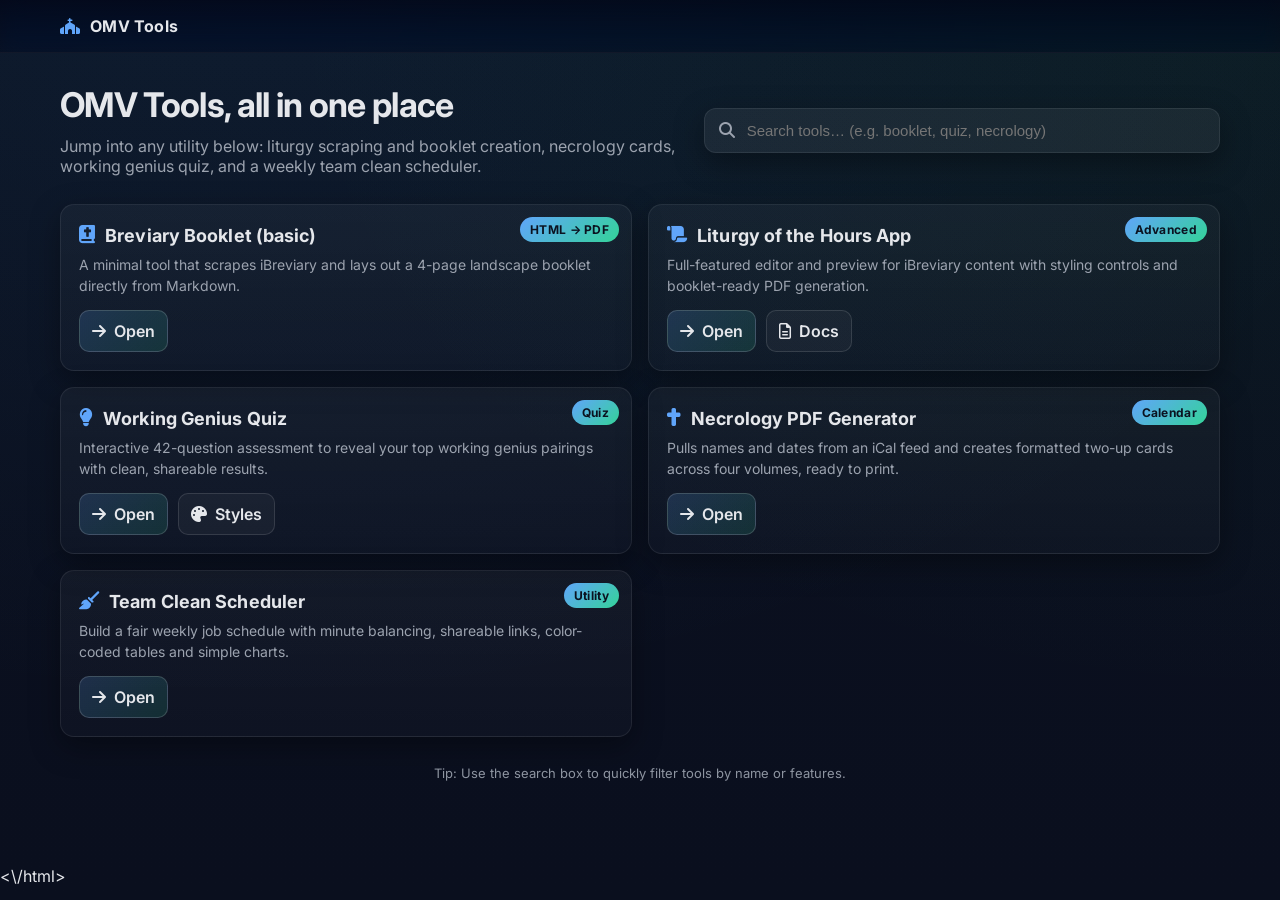
==== index.html @ 2f0459c7 "index" ====
<!DOCTYPE html>
<html lang="en">
<head>
  <meta charset="UTF-8">
  <meta name="viewport" content="width=device-width, initial-scale=1.0">
  <title>OMV Tools</title>
  <link rel="preconnect" href="https://fonts.googleapis.com">
  <link rel="preconnect" href="https://fonts.gstatic.com" crossorigin>
  <link href="https://fonts.googleapis.com/css2?family=Inter:wght@400;500;600;700&display=swap" rel="stylesheet">
  <link rel="stylesheet" href="https://cdnjs.cloudflare.com/ajax/libs/font-awesome/6.5.2/css/all.min.css">
  <style>
    :root {
      --bg: #0f172a;
      --bg-soft: #111827;
      --card: #0b1220;
      --text: #e5e7eb;
      --muted: #9ca3af;
      --brand: #60a5fa;
      --brand-2: #34d399;
      --ring: rgba(96,165,250,0.5);
      --shadow: 0 10px 30px rgba(0,0,0,0.35);
      --radius: 14px;
    }

    * { box-sizing: border-box; }

    html, body {
      height: 100%;
    }

    body {
      margin: 0;
      font-family: 'Inter', system-ui, -apple-system, Segoe UI, Roboto, Helvetica, Arial, 'Apple Color Emoji', 'Segoe UI Emoji';
      color: var(--text);
      background: radial-gradient(1200px 800px at 20% -10%, rgba(56,189,248,0.08), transparent),
                 radial-gradient(1000px 700px at 100% 0%, rgba(34,197,94,0.07), transparent),
                 linear-gradient(180deg, #0b1020 0%, #0a0f1e 100%);
    }

    .nav {
      position: sticky;
      top: 0;
      z-index: 10;
      backdrop-filter: saturate(160%) blur(10px);
      background: linear-gradient(180deg, rgba(2,6,23,0.8), rgba(2,6,23,0.4));
      border-bottom: 1px solid rgba(255,255,255,0.06);
    }
    .nav-inner {
      max-width: 1200px;
      margin: 0 auto;
      padding: 16px 20px;
      display: flex;
      align-items: center;
      gap: 14px;
    }
    .brand {
      display: inline-flex;
      align-items: center;
      gap: 10px;
      font-weight: 700;
      letter-spacing: 0.2px;
    }
    .brand i { color: var(--brand); }

    .main {
      max-width: 1200px;
      margin: 32px auto;
      padding: 0 20px 40px;
    }

    .hero {
      display: grid;
      grid-template-columns: 1.2fr 1fr;
      gap: 24px;
      align-items: center;
      margin-bottom: 28px;
    }
    .hero h1 {
      margin: 0 0 10px 0;
      font-size: 34px;
      line-height: 1.2;
      letter-spacing: -0.02em;
    }
    .hero p { color: var(--muted); margin: 0; }

    .search {
      display: flex;
      align-items: center;
      gap: 10px;
      background: rgba(255,255,255,0.06);
      border: 1px solid rgba(255,255,255,0.08);
      border-radius: 12px;
      padding: 12px 14px;
      box-shadow: var(--shadow);
    }
    .search i { color: var(--muted); }
    .search input {
      flex: 1;
      background: transparent;
      border: 0;
      outline: none;
      color: var(--text);
      font-size: 15px;
    }

    .grid {
      display: grid;
      grid-template-columns: repeat(12, 1fr);
      gap: 16px;
    }
    .card {
      grid-column: span 6;
      background: linear-gradient(180deg, rgba(255,255,255,0.04), rgba(255,255,255,0.02));
      border: 1px solid rgba(255,255,255,0.08);
      border-radius: var(--radius);
      padding: 18px;
      position: relative;
      overflow: hidden;
      transition: transform .18s ease, border-color .18s ease, background .18s ease;
      box-shadow: var(--shadow);
    }
    .card:hover {
      transform: translateY(-2px);
      border-color: rgba(96,165,250,0.35);
      background: linear-gradient(180deg, rgba(96,165,250,0.08), rgba(255,255,255,0.02));
    }
    .card .pill {
      position: absolute;
      top: 12px;
      right: 12px;
      font-size: 12px;
      color: #0b1220;
      background: linear-gradient(135deg, var(--brand), var(--brand-2));
      padding: 5px 10px;
      border-radius: 999px;
      font-weight: 700;
      letter-spacing: .3px;
    }
    .card h3 {
      margin: 2px 0 8px 0;
      font-size: 18px;
      letter-spacing: .1px;
      display: flex;
      align-items: center;
      gap: 10px;
    }
    .card h3 i { color: var(--brand); }
    .card p {
      margin: 0 0 14px 0;
      color: var(--muted);
      font-size: 14px;
      line-height: 1.5;
      min-height: 40px;
    }
    .actions { display: flex; gap: 10px; flex-wrap: wrap; }
    .btn {
      display: inline-flex;
      align-items: center;
      gap: 8px;
      padding: 10px 12px;
      border-radius: 10px;
      border: 1px solid rgba(255,255,255,0.12);
      color: var(--text);
      text-decoration: none;
      font-weight: 600;
      background: rgba(255,255,255,0.04);
      transition: background .15s ease, border-color .15s ease, transform .15s ease;
    }
    .btn:hover { background: rgba(96,165,250,0.12); border-color: var(--ring); transform: translateY(-1px); }
    .btn.primary { background: linear-gradient(135deg, rgba(96,165,250,0.18), rgba(52,211,153,0.14)); border-color: rgba(255,255,255,0.16); }

    .footer {
      margin-top: 28px;
      color: var(--muted);
      font-size: 13px;
      text-align: center;
      opacity: .9;
    }

    @media (max-width: 900px) {
      .hero { grid-template-columns: 1fr; gap: 12px; }
      .card { grid-column: span 12; }
    }
  </style>
</head>
<body>
  <header class="nav">
    <div class="nav-inner">
      <div class="brand"><i class="fa-solid fa-church"></i> OMV Tools</div>
    </div>
  </header>

  <main class="main">
    <section class="hero">
      <div>
        <h1>OMV Tools, all in one place</h1>
        <p>Jump into any utility below: liturgy scraping and booklet creation, necrology cards, working genius quiz, and a weekly team clean scheduler.</p>
      </div>
      <div class="search">
        <i class="fa-solid fa-magnifying-glass"></i>
        <input id="toolSearch" type="search" placeholder="Search tools… (e.g. booklet, quiz, necrology)" aria-label="Search tools">
      </div>
    </section>

    <section class="grid" id="toolGrid">
      <article class="card" data-keywords="breviary scraper markdown booklet vesper vespers">
        <span class="pill">HTML → PDF</span>
        <h3><i class="fa-solid fa-book-bible"></i> Breviary Booklet (basic)</h3>
        <p>A minimal tool that scrapes iBreviary and lays out a 4-page landscape booklet directly from Markdown.</p>
        <div class="actions">
          <a class="btn primary" href="brevary.html"><i class="fa-solid fa-arrow-right"></i> Open</a>
        </div>
      </article>

      <article class="card" data-keywords="liturgy hours editor booklet code mirror styling options html2canvas jspdf">
        <span class="pill">Advanced</span>
        <h3><i class="fa-solid fa-scroll"></i> Liturgy of the Hours App</h3>
        <p>Full-featured editor and preview for iBreviary content with styling controls and booklet-ready PDF generation.</p>
        <div class="actions">
          <a class="btn primary" href="liturgy-app.html"><i class="fa-solid fa-arrow-right"></i> Open</a>
          <a class="btn" href="README.md" target="_blank" rel="noopener"><i class="fa-regular fa-file-lines"></i> Docs</a>
        </div>
      </article>

      <article class="card" data-keywords="genius working assessment quiz personality results">
        <span class="pill">Quiz</span>
        <h3><i class="fa-solid fa-lightbulb"></i> Working Genius Quiz</h3>
        <p>Interactive 42-question assessment to reveal your top working genius pairings with clean, shareable results.</p>
        <div class="actions">
          <a class="btn primary" href="genius.html"><i class="fa-solid fa-arrow-right"></i> Open</a>
          <a class="btn" href="genius-styles.css" target="_blank" rel="noopener"><i class="fa-solid fa-palette"></i> Styles</a>
        </div>
      </article>

      <article class="card" data-keywords="necrology calendar ics pdf cards volumes names dates obituary memorial">
        <span class="pill">Calendar</span>
        <h3><i class="fa-solid fa-cross"></i> Necrology PDF Generator</h3>
        <p>Pulls names and dates from an iCal feed and creates formatted two-up cards across four volumes, ready to print.</p>
        <div class="actions">
          <a class="btn primary" href="necrology.html"><i class="fa-solid fa-arrow-right"></i> Open</a>
        </div>
      </article>

      <article class="card" data-keywords="scheduler team clean roster rotation duties workload minutes fairness share">
        <span class="pill">Utility</span>
        <h3><i class="fa-solid fa-broom"></i> Team Clean Scheduler</h3>
        <p>Build a fair weekly job schedule with minute balancing, shareable links, color-coded tables and simple charts.</p>
        <div class="actions">
          <a class="btn primary" href="teamclean.html"><i class="fa-solid fa-arrow-right"></i> Open</a>
        </div>
      </article>
    </section>

    <p class="footer">Tip: Use the search box to quickly filter tools by name or features.</p>
  </main>

  <script>
    (function() {
      const input = document.getElementById('toolSearch');
      const grid = document.getElementById('toolGrid');
      const cards = Array.from(grid.querySelectorAll('.card'));

      function normalize(s) { return (s || '').toLowerCase().trim(); }

      input.addEventListener('input', function() {
        const q = normalize(input.value);
        if (!q) {
          cards.forEach(c => c.style.display = 'block');
          return;
        }
        cards.forEach(card => {
          const text = normalize(card.innerText + ' ' + (card.getAttribute('data-keywords') || ''));
          card.style.display = text.includes(q) ? 'block' : 'none';
        });
      });
    })();
  </script>
</body>
<\/html>
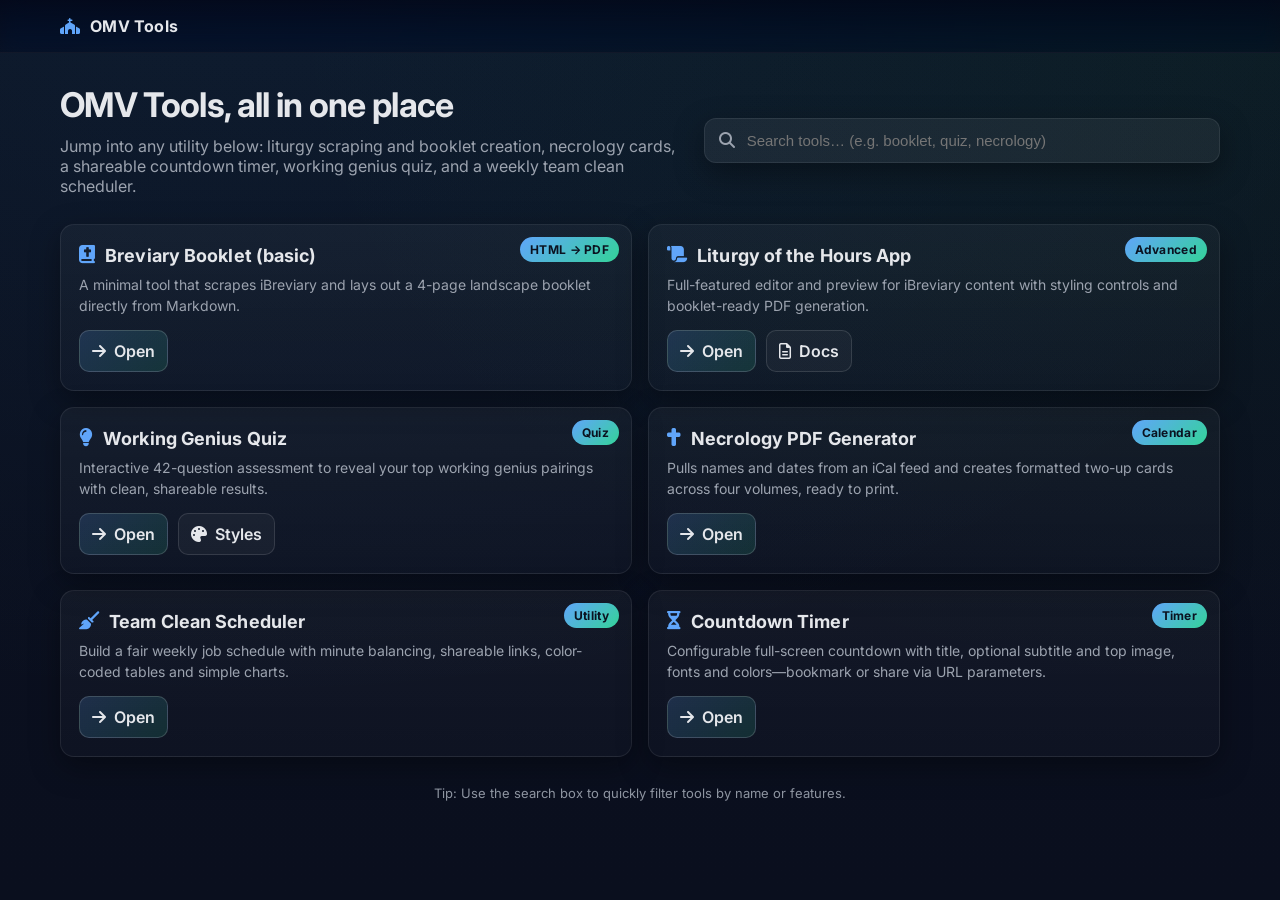
==== commit c71ee29c: "timer" ====
--- a/index.html
+++ b/index.html
@@ -194,7 +194,7 @@
     <section class="hero">
       <div>
         <h1>OMV Tools, all in one place</h1>
-        <p>Jump into any utility below: liturgy scraping and booklet creation, necrology cards, working genius quiz, and a weekly team clean scheduler.</p>
+        <p>Jump into any utility below: liturgy scraping and booklet creation, necrology cards, a shareable countdown timer, working genius quiz, and a weekly team clean scheduler.</p>
       </div>
       <div class="search">
         <i class="fa-solid fa-magnifying-glass"></i>
@@ -247,6 +247,15 @@
         <p>Build a fair weekly job schedule with minute balancing, shareable links, color-coded tables and simple charts.</p>
         <div class="actions">
           <a class="btn primary" href="teamclean.html"><i class="fa-solid fa-arrow-right"></i> Open</a>
+        </div>
+      </article>
+
+      <article class="card" data-keywords="countdown timer clock event datetime share url query subtitle image font colors fullscreen">
+        <span class="pill">Timer</span>
+        <h3><i class="fa-solid fa-hourglass-half"></i> Countdown Timer</h3>
+        <p>Configurable full-screen countdown with title, optional subtitle and top image, fonts and colors—bookmark or share via URL parameters.</p>
+        <div class="actions">
+          <a class="btn primary" href="countdown-timer.html"><i class="fa-solid fa-arrow-right"></i> Open</a>
         </div>
       </article>
     </section>
@@ -276,6 +285,6 @@
     })();
   </script>
 </body>
-<\/html>
-
-
+</html>
+
+
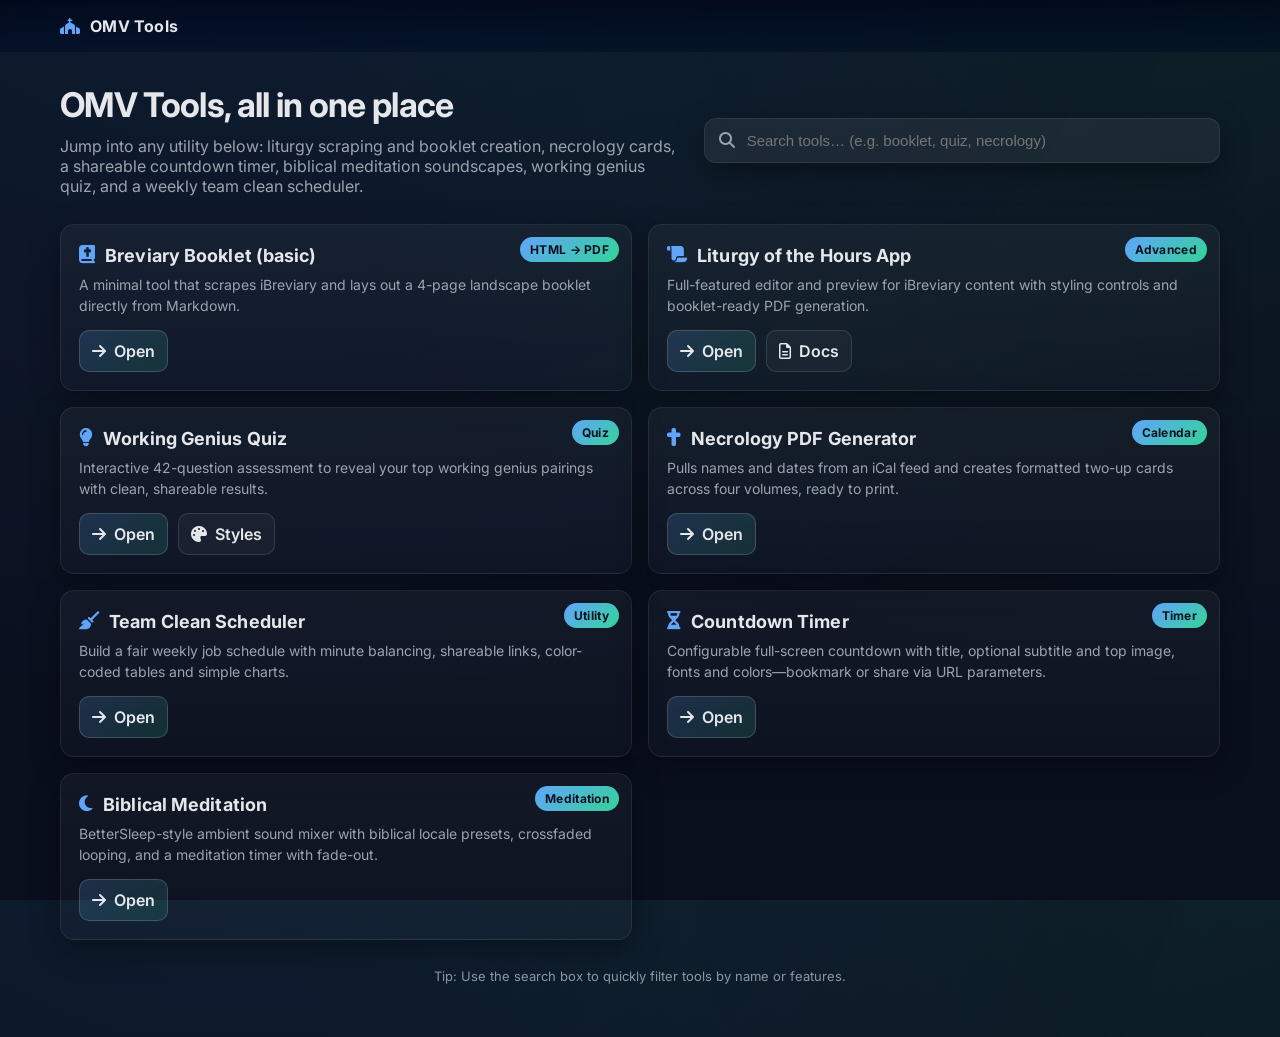
==== commit fdf2a5a0: "audio" ====
--- a/index.html
+++ b/index.html
@@ -194,7 +194,7 @@
     <section class="hero">
       <div>
         <h1>OMV Tools, all in one place</h1>
-        <p>Jump into any utility below: liturgy scraping and booklet creation, necrology cards, a shareable countdown timer, working genius quiz, and a weekly team clean scheduler.</p>
+        <p>Jump into any utility below: liturgy scraping and booklet creation, necrology cards, a shareable countdown timer, biblical meditation soundscapes, working genius quiz, and a weekly team clean scheduler.</p>
       </div>
       <div class="search">
         <i class="fa-solid fa-magnifying-glass"></i>
@@ -256,6 +256,15 @@
         <p>Configurable full-screen countdown with title, optional subtitle and top image, fonts and colors—bookmark or share via URL parameters.</p>
         <div class="actions">
           <a class="btn primary" href="countdown-timer.html"><i class="fa-solid fa-arrow-right"></i> Open</a>
+        </div>
+      </article>
+
+      <article class="card" data-keywords="biblical meditation ambient sounds mixer sleep bettersleep presets timer crossfade audio clips">
+        <span class="pill">Meditation</span>
+        <h3><i class="fa-solid fa-moon"></i> Biblical Meditation</h3>
+        <p>BetterSleep-style ambient sound mixer with biblical locale presets, crossfaded looping, and a meditation timer with fade-out.</p>
+        <div class="actions">
+          <a class="btn primary" href="biblical-meditation.html"><i class="fa-solid fa-arrow-right"></i> Open</a>
         </div>
       </article>
     </section>
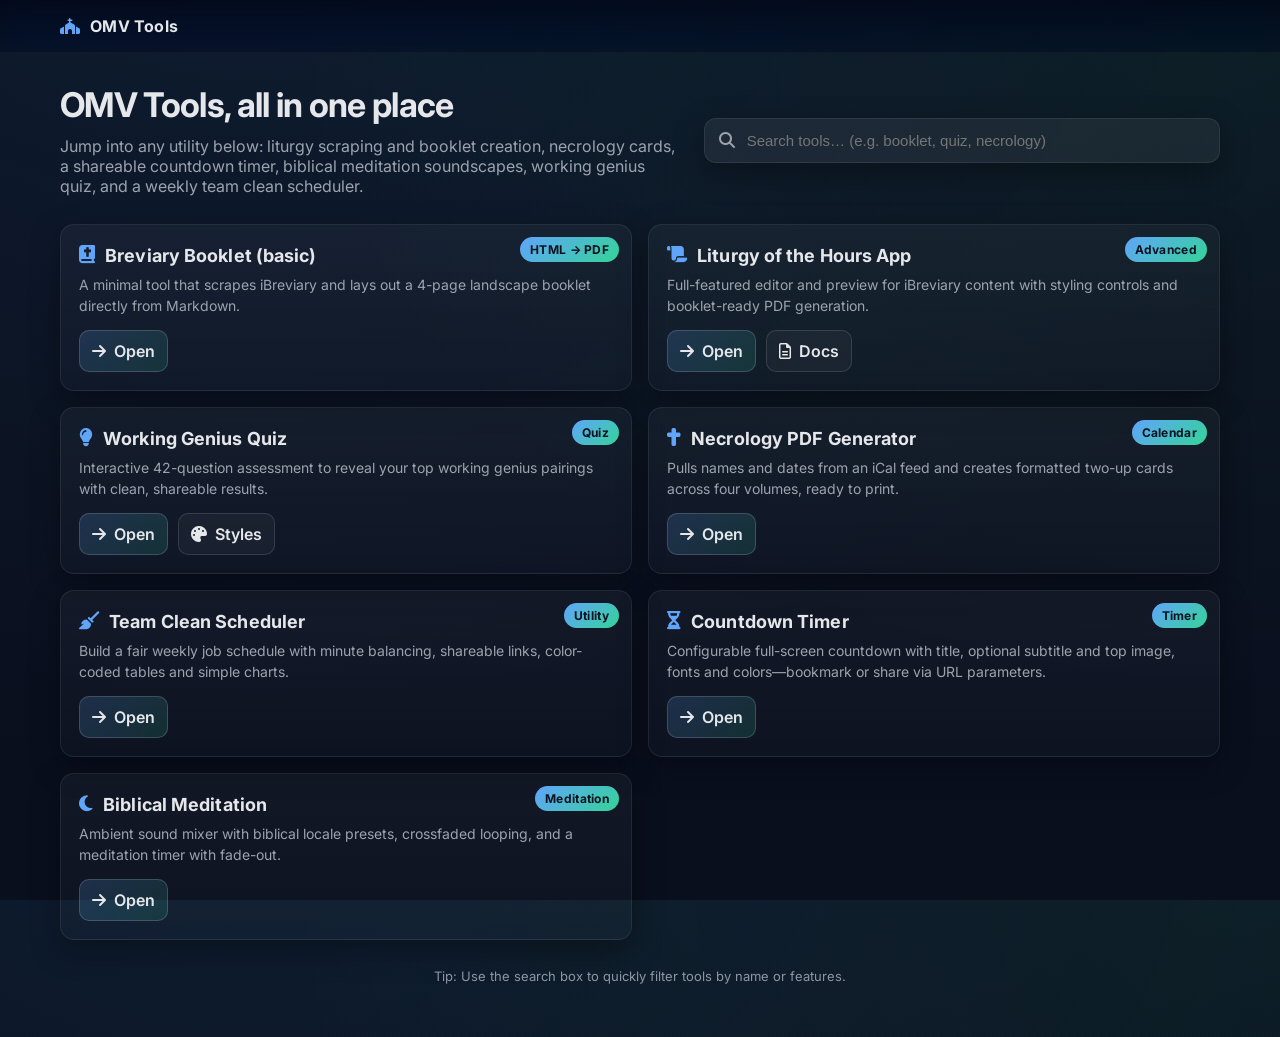
==== commit b23979c2: "title" ====
--- a/index.html
+++ b/index.html
@@ -262,7 +262,7 @@
       <article class="card" data-keywords="biblical meditation ambient sounds mixer sleep bettersleep presets timer crossfade audio clips">
         <span class="pill">Meditation</span>
         <h3><i class="fa-solid fa-moon"></i> Biblical Meditation</h3>
-        <p>BetterSleep-style ambient sound mixer with biblical locale presets, crossfaded looping, and a meditation timer with fade-out.</p>
+        <p>Ambient sound mixer with biblical locale presets, crossfaded looping, and a meditation timer with fade-out.</p>
         <div class="actions">
           <a class="btn primary" href="biblical-meditation.html"><i class="fa-solid fa-arrow-right"></i> Open</a>
         </div>
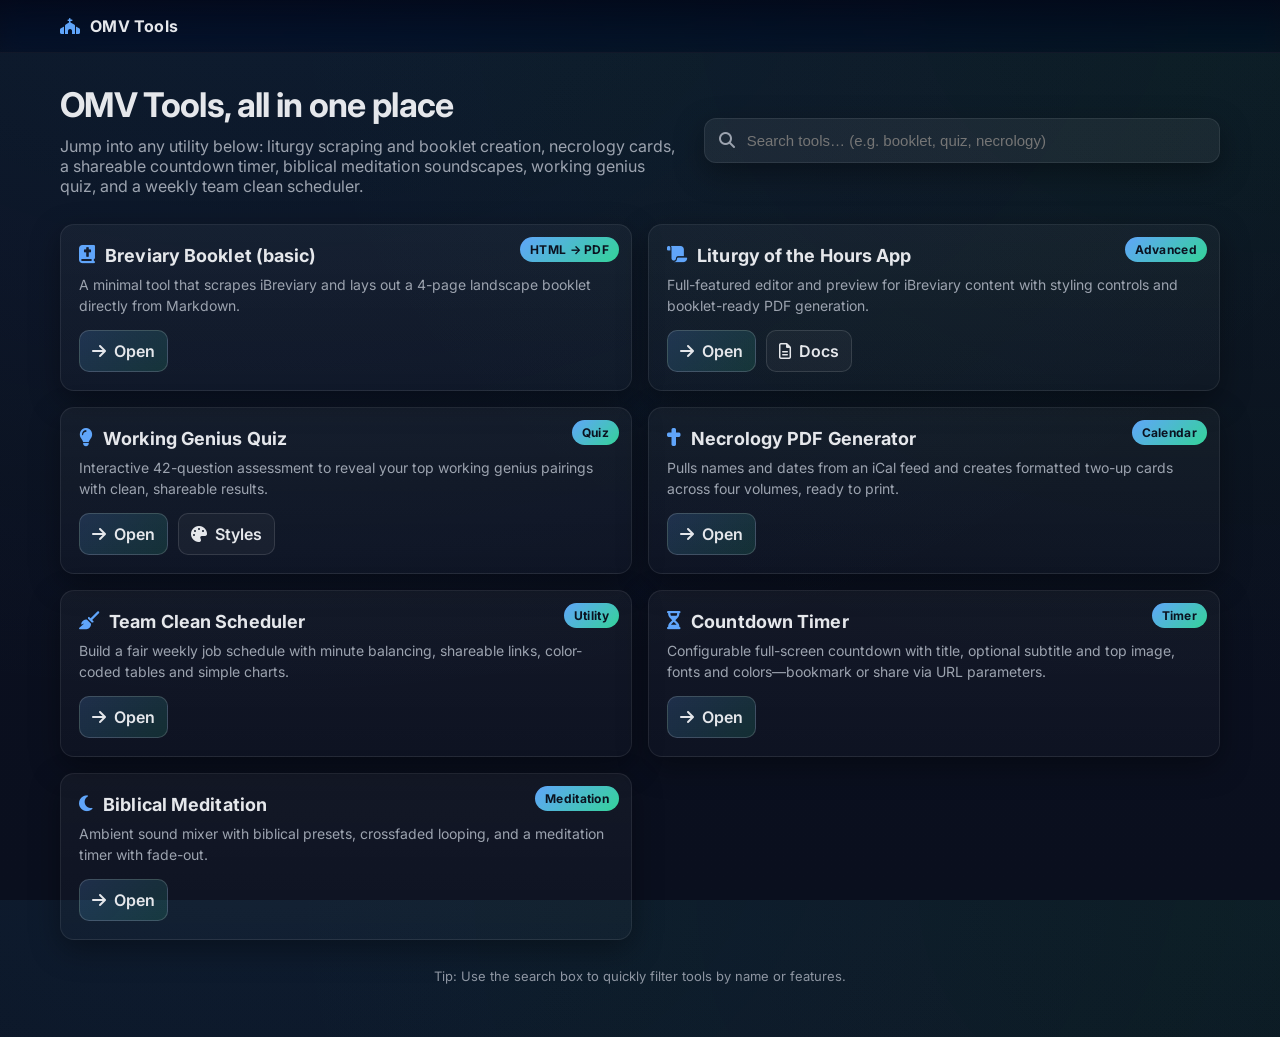
==== commit 47d46d47: "ss" ====
--- a/index.html
+++ b/index.html
@@ -262,7 +262,7 @@
       <article class="card" data-keywords="biblical meditation ambient sounds mixer sleep bettersleep presets timer crossfade audio clips">
         <span class="pill">Meditation</span>
         <h3><i class="fa-solid fa-moon"></i> Biblical Meditation</h3>
-        <p>Ambient sound mixer with biblical locale presets, crossfaded looping, and a meditation timer with fade-out.</p>
+        <p>Ambient sound mixer with biblical presets, crossfaded looping, and a meditation timer with fade-out.</p>
         <div class="actions">
           <a class="btn primary" href="biblical-meditation.html"><i class="fa-solid fa-arrow-right"></i> Open</a>
         </div>
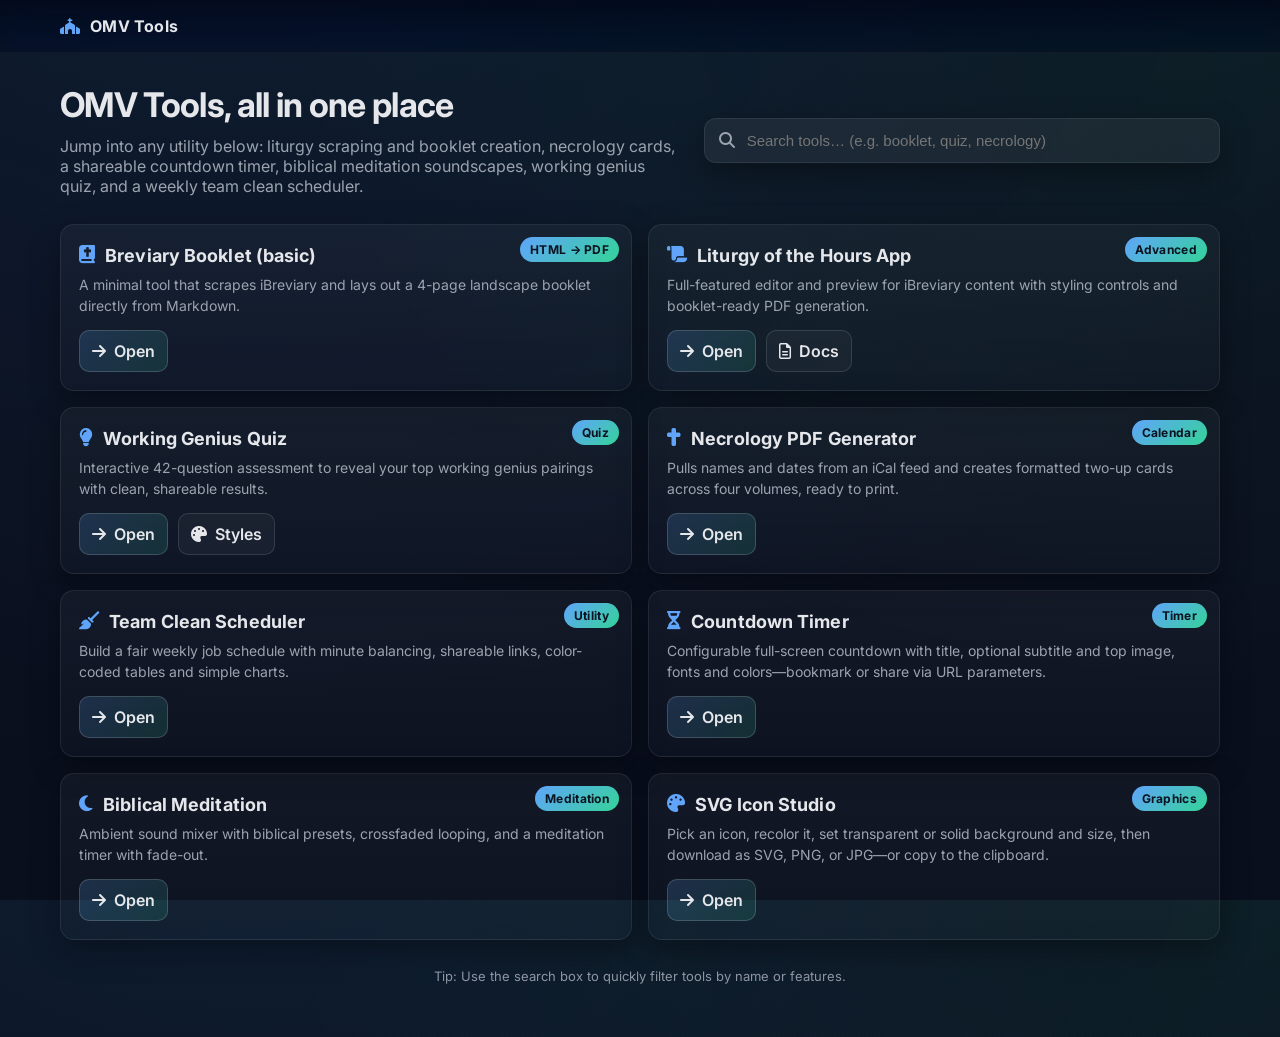
==== commit df52969e: "icon" ====
--- a/index.html
+++ b/index.html
@@ -267,6 +267,15 @@
           <a class="btn primary" href="biblical-meditation.html"><i class="fa-solid fa-arrow-right"></i> Open</a>
         </div>
       </article>
+
+      <article class="card" data-keywords="svg icon color recolor export png jpg clipboard transparent background placeholder">
+        <span class="pill">Graphics</span>
+        <h3><i class="fa-solid fa-palette"></i> SVG Icon Studio</h3>
+        <p>Pick an icon, recolor it, set transparent or solid background and size, then download as SVG, PNG, or JPG—or copy to the clipboard.</p>
+        <div class="actions">
+          <a class="btn primary" href="svg-icon-studio.html"><i class="fa-solid fa-arrow-right"></i> Open</a>
+        </div>
+      </article>
     </section>
 
     <p class="footer">Tip: Use the search box to quickly filter tools by name or features.</p>
